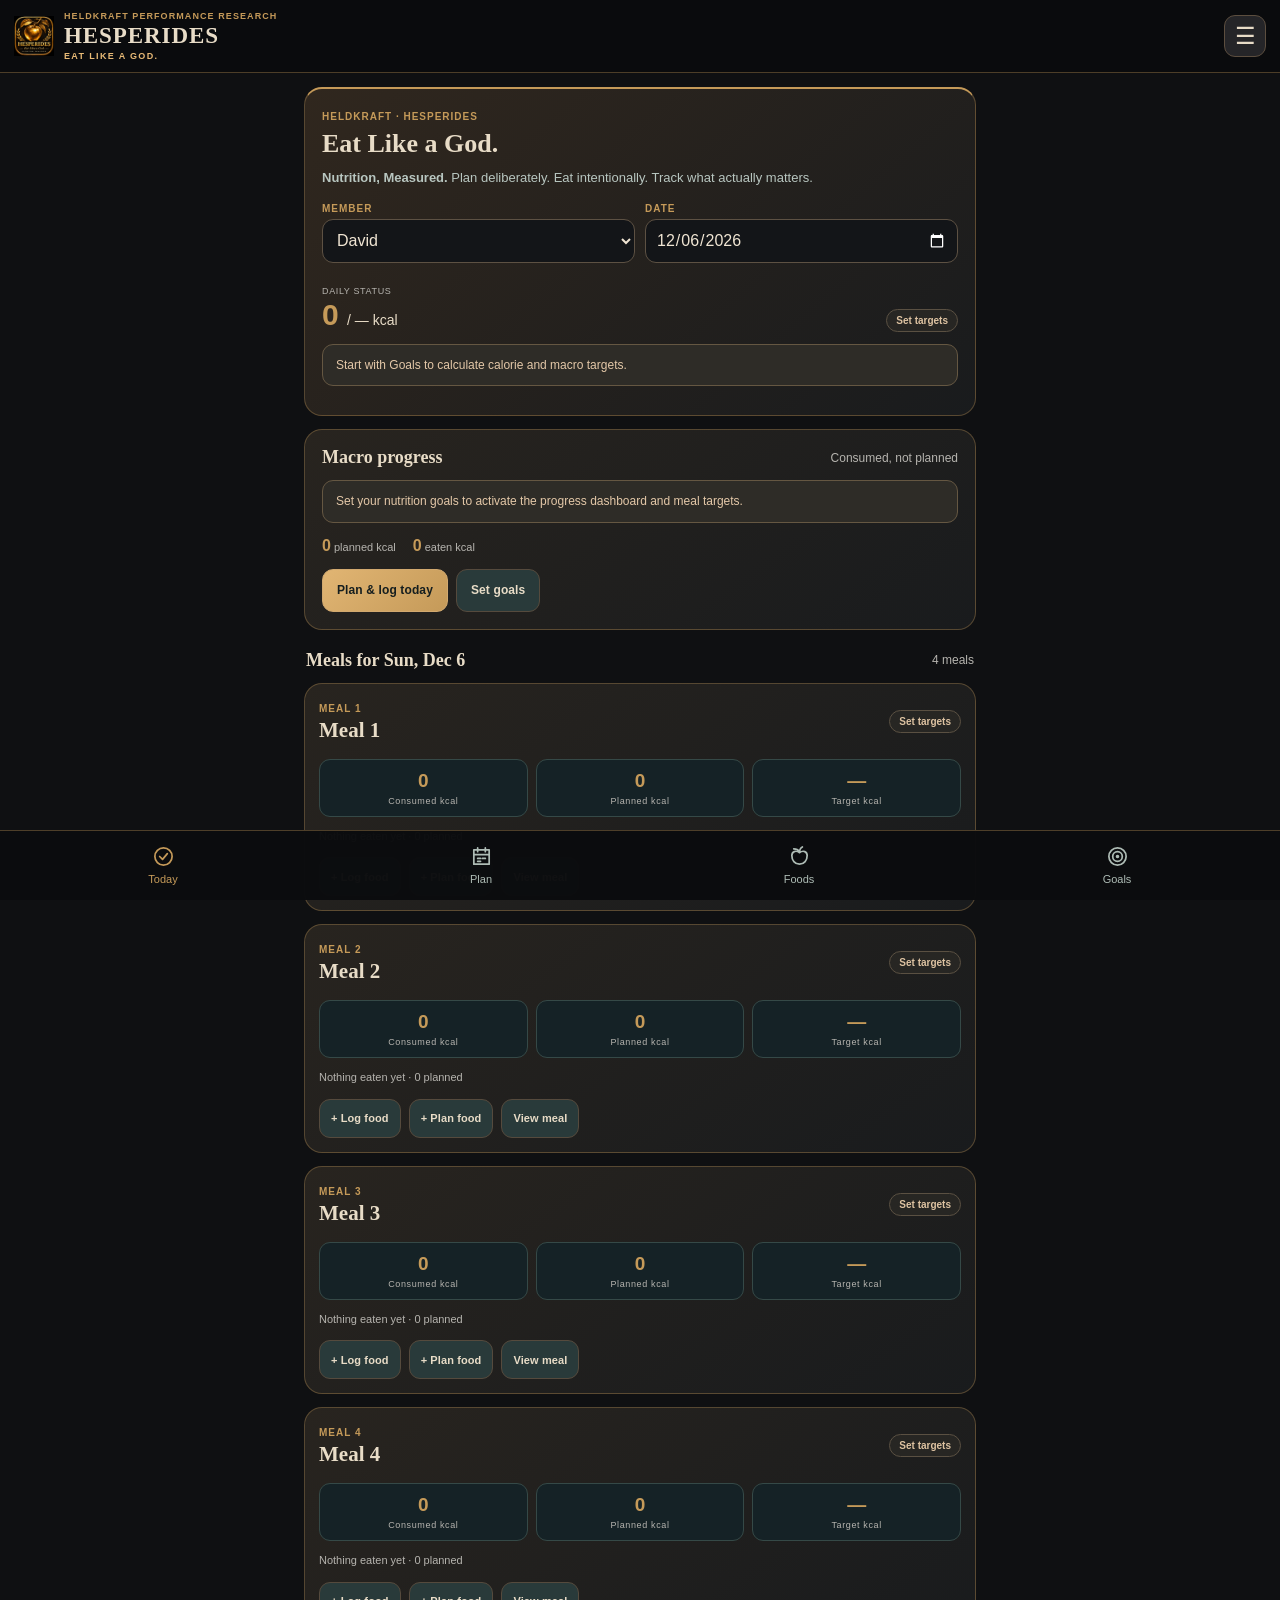
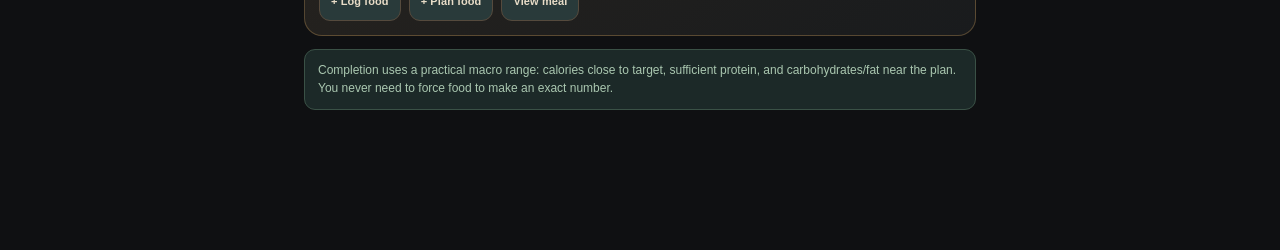
==== hesperides/index.html @ a7d09ca0 "Unify Atlas and Hesperides charcoal-gold theme and refresh icon references" ====
<!doctype html>
<html lang="en">
<head>
  <meta charset="utf-8">
  <meta name="viewport" content="width=device-width, initial-scale=1, viewport-fit=cover">
  <meta name="theme-color" content="#0F1012">
  <meta name="apple-mobile-web-app-capable" content="yes">
  <meta name="apple-mobile-web-app-status-bar-style" content="black-translucent">
  <meta name="apple-mobile-web-app-title" content="Hesperides">
  <meta name="description" content="Hesperides — Eat Like a God. Search foods directly in meals; plan, portion and log nutrition.">
  <link rel="manifest" href="./manifest.webmanifest?v=brand2">
  <link rel="icon" type="image/png" sizes="192x192" href="./icons/icon-192.png?v=icons2">
  <link rel="apple-touch-icon" sizes="180x180" href="./icons/apple-touch-icon.png?v=icons2">
  <link rel="stylesheet" href="./styles.css?v=brand2">
  <title>Hesperides · Eat Like a God.</title>
  <style id="heldkraft-launch-style">
  /* Heldkraft launch sequence — uses the approved local icon artwork, not a replacement image. */
  .hk-launch{position:fixed;inset:0;z-index:10000;min-height:100vh;min-height:100dvh;background:radial-gradient(ellipse 70% 44% at 50% 38%,rgba(197,154,89,.14),transparent 80%),#141E21;color:#E8DCC7;display:flex;align-items:center;justify-content:center;padding:calc(36px + env(safe-area-inset-top)) 18px calc(54px + env(safe-area-inset-bottom));text-align:center;isolation:isolate;opacity:1;visibility:visible;transition:opacity .45s ease,visibility .45s ease}
  .hk-launch--leaving{opacity:0;visibility:hidden;pointer-events:none}
  .hk-launch-inner{width:100%;max-width:560px;margin:auto;transform:translateY(-1vh)}
  .hk-launch-studio{font:800 10px/1.45 Inter,system-ui,sans-serif;letter-spacing:.25em;color:#D6AF74;margin-bottom:14px}
  .hk-launch-art{width:min(84vw,340px);height:min(67vw,260px);max-height:260px;overflow:hidden;margin:0 auto 8px;position:relative}
  .hk-launch-art img{display:block;width:100%;height:auto;mix-blend-mode:screen;filter:brightness(1.06) saturate(.94);clip-path:inset(0 0 38% 0);-webkit-mask-image:radial-gradient(ellipse 43% 38% at 50% 30%,#000 37%,rgba(0,0,0,.88) 60%,transparent 98%);mask-image:radial-gradient(ellipse 43% 38% at 50% 30%,#000 37%,rgba(0,0,0,.88) 60%,transparent 98%)}
  .hk-launch-title{font:700 clamp(31px, 8.7vw, 54px)/1.05 Georgia,'Times New Roman',serif;letter-spacing:.085em;margin:0 0 9px;color:#F0DCB7;text-shadow:0 0 27px rgba(210,157,83,.11)}
  .hk-launch-tagline{font:italic 24px/1.35 Georgia,'Times New Roman',serif;color:#E5B977;margin:0 0 17px}
  .hk-launch-subtitle{font:700 11px/1.5 Inter,system-ui,sans-serif;letter-spacing:.23em;text-transform:uppercase;color:#BFC4C4;margin:0}
  .hk-launch-skip{position:absolute;right:18px;bottom:calc(18px + env(safe-area-inset-bottom));border:1px solid rgba(232,220,199,.28);border-radius:24px;padding:8px 14px;font:600 12px Inter,system-ui,sans-serif;color:#D8C9AF;background:rgba(0,0,0,.14);cursor:pointer}
  .hk-launch-skip:focus-visible{outline:2px solid #E5B977;outline-offset:3px}
  @media(max-width:380px){.hk-launch-studio{font-size:8px;letter-spacing:.2em}.hk-launch-art{width:min(87vw,300px);height:min(68vw,242px)}.hk-launch-tagline{font-size:21px}.hk-launch-subtitle{font-size:10px}}
  @media(prefers-reduced-motion:reduce){.hk-launch{transition:none}}
  
  
  /* Borderless splash art revision: use the uploaded full-resolution Atlas / golden apple, not the framed Home Screen icon. */
  .hk-launch{background:#000}
  .hk-launch-inner{transform:translateY(-1vh)}
  .hk-launch-art{width:min(94vw,460px);height:min(56vh,475px);height:min(56dvh,475px);max-height:none;overflow:visible;margin:0 auto 12px}
  .hk-launch-art img{display:block;width:100%;height:100%;object-fit:contain;object-position:center center;clip-path:none;mix-blend-mode:normal;filter:none;-webkit-mask-image:none;mask-image:none}
  @media(max-height:700px){.hk-launch-art{height:min(49vh,365px);height:min(49dvh,365px)}.hk-launch-studio{margin-bottom:9px}}
  @media(max-height:600px){.hk-launch-art{height:min(42vh,310px);height:min(42dvh,310px)}}
  
  </style>
  <link rel="preload" href="./icons/hesperides-launch.webp?v=2" as="image" type="image/webp">
</head>
<body>
  <section class="hk-launch hk-launch--hesperides" id="hkLaunchSplash" role="status" aria-label="HESPERIDES launching">
    <div class="hk-launch-inner">
      <div class="hk-launch-studio">HELDKRAFT PERFORMANCE RESEARCH</div>
      <div class="hk-launch-art" aria-hidden="true"><img src="./icons/hesperides-launch.webp?v=2" alt="" width="512" height="512" fetchpriority="high"></div>
      <h2 class="hk-launch-title">HESPERIDES</h2>
      <p class="hk-launch-tagline">Eat Like a God.</p>
      <p class="hk-launch-subtitle">Nutrition, Measured.</p>
    </div>
    <button class="hk-launch-skip" type="button" id="hkLaunchSkip" aria-label="Skip launch screen">Skip</button>
  </section>
  <script>
  (function(){
    'use strict';
    const splash=document.getElementById('hkLaunchSplash');
    const skip=document.getElementById('hkLaunchSkip');
    if(!splash)return;
    let dismissed=false;
    let timer;
    function dismiss(){
      if(dismissed)return;
      dismissed=true;
      splash.classList.add('hk-launch--leaving');
      const reduce=window.matchMedia&&window.matchMedia('(prefers-reduced-motion: reduce)').matches;
      window.setTimeout(function(){splash.remove();},reduce?0:490);
    }
    if(skip)skip.addEventListener('click',function(){window.clearTimeout(timer);dismiss();},{once:true});
    timer=window.setTimeout(dismiss,2250);
  })();
  </script>

  <header class="app-header">
    <a class="brand" href="./" aria-label="Hesperides home">
      <img src="./icons/icon-192.png?v=icons2" width="40" height="40" alt="">
      <span><small>HELDKRAFT PERFORMANCE RESEARCH</small><strong>HESPERIDES</strong><em>EAT LIKE A GOD.</em></span>
    </a>
    <button id="menuBtn" class="icon-btn" aria-label="Open app menu">☰</button>
  </header>
  <main id="app" class="app-shell"></main>
  <nav class="bottom-nav" aria-label="Nutrition navigation">
    <button type="button" data-tab="today" class="nav-btn active" aria-current="page"><svg aria-hidden="true" viewBox="0 0 24 24"><circle cx="12" cy="12" r="9"/><path d="m8 12 3 3 5-6"/></svg><small>Today</small></button>
    <button type="button" data-tab="planner" class="nav-btn"><svg aria-hidden="true" viewBox="0 0 24 24"><path d="M4 5h16v15H4zM4 10h16M8 3v4M16 3v4M8 14h3m2 0h3M8 17h3"/></svg><small>Plan</small></button>
    <button type="button" data-tab="foods" class="nav-btn"><svg aria-hidden="true" viewBox="0 0 24 24"><path d="M12 20c-5 0-8-4-8-9 0-4 4-6 8-3 4-3 8-1 8 3 0 5-3 9-8 9ZM12 8c0-3 1-5 3-6M12 7c-2-3-4-3-6-3"/></svg><small>Foods</small></button>
    <button type="button" data-tab="goals" class="nav-btn"><svg aria-hidden="true" viewBox="0 0 24 24"><circle cx="12" cy="12" r="9"/><circle cx="12" cy="12" r="5"/><circle cx="12" cy="12" r="1"/></svg><small>Goals</small></button>
  </nav>
  <dialog id="menuDialog" class="app-dialog">
    <div class="menu-panel">
      <h3>HESPERIDES</h3>
      <button type="button" data-menu-view="history">📈 History & ATLAS import</button>
      <button type="button" data-menu-view="goals">🎯 Nutrition goals</button>
      <button type="button" data-menu-view="foods">🍎 Your food library</button>
      <a href="../?v=37">🏋️ Open ATLAS ↗</a>
      <button type="button" data-menu-close>Close</button>
    </div>
  </dialog>
  <dialog id="modal" class="app-dialog"></dialog>
  <input id="fileInput" type="file" accept=".json,application/json" hidden>
  <div id="toast" class="toast" role="status" aria-live="polite"></div>
  <script src="./core.js?v=1.2"></script>
  <script src="./portions.js?v=1.2"></script>
  <script src="./state.js?v=1.2"></script>
  <script src="./ui.js?v=1.2"></script>
  <script src="./picker-ui.js?v=1.2"></script>
  <script src="./food-db.js?v=1.2"></script>
  <script src="./app.js?v=1.2" defer></script>
</body>
</html>
---- hesperides/styles.css ----
:root{--bg:#141e21;--surface:#1c292b;--surface2:#263537;--gold:#c59a59;--pale:#e8dcc7;--muted:#aab7b3;--line:#53615f;--sage:#91b59a;--error:#ed988b;font-family:Inter,-apple-system,BlinkMacSystemFont,"Segoe UI",sans-serif;color:var(--pale);background:var(--bg)}
*{box-sizing:border-box}html,body{margin:0;padding:0;min-height:100%;background:var(--bg);color:var(--pale)}body{padding-bottom:calc(96px + env(safe-area-inset-bottom))}
a{color:inherit}button,input,select{font:inherit}button{cursor:pointer}button:disabled{opacity:.48;cursor:not-allowed}
button:focus-visible,input:focus-visible,select:focus-visible,a:focus-visible{outline:3px solid var(--gold);outline-offset:2px}
.app-header{position:sticky;top:0;z-index:20;background:rgba(14,21,23,.97);border-bottom:1px solid rgba(197,154,89,.25);backdrop-filter:blur(16px);display:flex;justify-content:space-between;align-items:center;padding:calc(11px + env(safe-area-inset-top)) 14px 11px}
.brand{text-decoration:none;display:flex;align-items:center;gap:10px}.brand span{display:flex;flex-direction:column;gap:2px}.brand small{font-size:9px;font-weight:800;color:var(--gold);letter-spacing:.12em}.brand strong{font-family:Georgia,serif;font-size:23px;letter-spacing:.04em}.brand em{font-size:9px;font-weight:700;letter-spacing:.18em;font-style:normal;color:var(--sage)}
.icon-btn{background:#253236;border:1px solid var(--line);border-radius:11px;color:var(--pale);height:42px;width:42px;font-size:23px}
.app-shell{width:min(100%,700px);margin:0 auto;padding:14px 14px 32px}
.hero,.panel,.meal-card{background:linear-gradient(145deg,#263639,#1a292c);border:1px solid rgba(197,154,89,.32);border-radius:18px;padding:17px;margin-bottom:13px}
.hero{background:linear-gradient(135deg,#2a393a,#172628);border-top:2px solid var(--gold)}
h2,h3{font-family:Georgia,serif;margin:5px 0 9px;font-weight:700}h2{font-size:26px}h3{font-size:18px}p{line-height:1.5}p.subtle,.subtle{color:var(--muted);font-size:12px}p.subtle{margin:7px 0}.eyebrow{font-size:10px;letter-spacing:.10em;text-transform:uppercase;font-weight:800;color:var(--gold)}
.hero>p{font-size:13px;color:#b8c6c0;margin:7px 0 15px}
.selection-bar{display:grid;grid-template-columns:1fr 1fr;gap:10px;margin:14px 0 10px}.selection-bar label,.control-line label{min-width:0;display:flex;flex-direction:column;gap:5px}.selection-bar .select{width:100%}
.select,.field input,.food-search{appearance:auto;background:#162328;border:1px solid var(--line);color:var(--pale);padding:10px;border-radius:11px;min-height:44px;width:100%;min-width:0}
input[type=date]{color-scheme:dark}select{color-scheme:dark}input[type=number]{font-variant-numeric:tabular-nums}
.day-intro{display:flex;justify-content:space-between;align-items:end;gap:12px;margin-top:17px}.day-intro small,.meal-summary small{font-size:9px;color:var(--muted);letter-spacing:.07em}.calories-display{font-size:30px;font-weight:900;color:var(--gold);font-variant-numeric:tabular-nums}.calories-display span{font-size:14px;color:var(--pale);font-weight:500}
.meta-line{font-size:11px;color:var(--muted);margin-top:9px}
.status{display:inline-flex;padding:5px 9px;border-radius:100px;border:1px solid #596862;background:#253334;color:#c8d1c6;font-size:10px;font-weight:800;white-space:nowrap}
.status.complete{background:#253d32;color:#adf0b9;border-color:#568262}.status.over{background:#4b312d;color:#ffd0b6;border-color:#996655}.status.pending{color:#dec3a2}
.macro-overview{display:grid;gap:15px}.macro-head{display:flex;justify-content:space-between;gap:10px;font-size:12px;margin-bottom:7px}.macro-head span{color:var(--muted);font-variant-numeric:tabular-nums}
.track{height:9px;background:#0f1719;border:1px solid #43544c;border-radius:12px;overflow:hidden}.track span{display:block;height:100%;background:linear-gradient(90deg,#8baa88,#d7b475);border-radius:12px}.track span.over{background:#d69c7a}
.totals-strip{display:flex;gap:17px;flex-wrap:wrap;margin:14px 0;color:var(--muted);font-size:11px}.totals-strip b{color:var(--gold);font-size:16px}
.section-header{display:flex;justify-content:space-between;align-items:center;gap:10px}.section-header h3{margin:0}.section-outside{margin:20px 2px 12px}
.btn{min-height:43px;border-radius:11px;background:linear-gradient(135deg,#e1b573,#c59a59);border:1px solid #d2a96f;color:#151e1f;padding:10px 14px;font-size:12px;font-weight:900;letter-spacing:.01em}.btn.outline{color:var(--pale);border:1px solid var(--line);background:#293a3a}.btn.small{font-size:11px;padding:8px 11px;min-height:39px}.btn.full{width:100%}
.action-row{display:flex;gap:8px;flex-wrap:wrap;align-items:center;margin-top:13px}
.meal-card{padding:14px}.meal-top{display:flex;justify-content:space-between;align-items:center;gap:10px}.meal-top h3{font-size:21px;margin:2px 0}
.meal-summary{display:grid;grid-template-columns:repeat(3,minmax(0,1fr));gap:8px;margin:14px 0 10px}.meal-summary>div{background:#152226;border:1px solid #354947;border-radius:11px;padding:10px 5px;display:flex;flex-direction:column;align-items:center;gap:4px;text-align:center}.meal-summary b{font-size:19px;color:var(--gold);font-variant-numeric:tabular-nums}
.meal-targets,.meal-preview{font-size:11px;color:var(--muted)}.meal-list-title{margin:17px 0 7px;font-size:10px;color:var(--gold);letter-spacing:.12em;font-weight:800}
.food-rows{display:flex;flex-direction:column;gap:4px}.food-row{display:flex;justify-content:space-between;align-items:center;gap:8px;background:#162428;border:1px solid #344543;border-radius:9px;padding:9px}.food-row>div:first-child{display:flex;flex-direction:column;gap:3px;min-width:0}.food-row strong{font-size:12px}.food-row small{font-size:10px;color:var(--muted)}.food-row-actions,.tile-actions{display:flex;gap:5px;flex-shrink:0}.tiny{background:#2d3d3c;border:1px solid #52615e;border-radius:8px;color:var(--pale);font-size:10px;font-weight:700;padding:8px;min-height:33px}.tiny.positive{color:#b4e3b9}.tiny.muted-button{color:#c9b5a1}.empty-line{font-size:11px;color:#8fa29f;font-style:italic;margin:8px 0}.meal-actions{display:flex;gap:8px;flex-wrap:wrap;margin-top:13px}
.notice{padding:11px 13px;border:1px solid #655742;border-radius:11px;background:#2e2c27;margin:12px 0;color:#e4c8a8;font-size:12px;line-height:1.55}.notice.gentle{background:#1c2928;border-color:#3a5146;color:#aac7b0}
.field{display:flex;flex-direction:column;gap:6px;margin:12px 0}.field label{color:var(--muted);font-size:11px;font-weight:750}
.triad{display:grid;grid-template-columns:repeat(3,minmax(0,1fr));gap:9px}.triad.two{grid-template-columns:repeat(2,minmax(0,1fr))}
.control-line{display:flex;justify-content:space-between;align-items:center;margin-top:13px;gap:10px}.control-line .select.compact{max-width:140px}
.template-picker{display:flex;flex-wrap:wrap;gap:8px;align-items:end;margin-top:17px}.template-picker .select{max-width:220px;flex:1}
.food-search{margin-bottom:12px}.food-library{display:grid;gap:8px}.food-tile,.history-row{background:#1e2b2d;border:1px solid #40514c;border-radius:12px;padding:13px;display:flex;align-items:center;justify-content:space-between;gap:9px}
.food-tile>div:first-child,.history-row>span:first-child{display:flex;flex-direction:column;gap:4px;min-width:0}.food-tile strong,.history-row strong{font-size:13px}.food-tile small,.history-row small{font-size:10px;color:var(--muted);line-height:1.5}
.food-tile[hidden]{display:none!important}.history-row{width:100%;color:var(--pale);text-align:left;margin-bottom:6px}.history-row.legacy{background:#162327}
.goal-calories{font-size:34px;color:var(--gold);font-weight:900;margin:10px 0}.goal-calories small{font-size:13px;color:var(--muted);font-weight:400}.fineprint p{font-size:12px;color:var(--muted)}
.bottom-nav{position:fixed;bottom:0;left:0;right:0;display:grid;grid-template-columns:repeat(4,minmax(0,1fr));background:#111b1c;border-top:1px solid rgba(197,154,89,.4);padding:8px 4px calc(9px + env(safe-area-inset-bottom));z-index:30}.nav-btn{border:0;background:transparent;color:#aebcb5;display:flex;flex-direction:column;gap:5px;align-items:center;justify-content:center;padding:6px 2px;min-height:49px}.nav-btn.active{color:var(--gold)}.nav-btn svg{width:23px;height:23px;stroke:currentColor;stroke-width:1.8;stroke-linecap:round;stroke-linejoin:round;fill:none}.nav-btn small{font-size:11px}
.app-dialog{border:1px solid #718278;color:var(--pale);background:#1c292b;max-width:min(440px,94vw);width:94%;border-radius:18px;padding:15px}.app-dialog::backdrop{background:rgba(4,9,10,.78)}.app-dialog[open]{max-height:85vh;overflow-y:auto}
.menu-panel{display:flex;flex-direction:column;gap:9px}.menu-panel>button,.menu-panel>a{color:var(--pale);background:#283b3a;border:1px solid #4e6660;text-align:left;min-height:43px;border-radius:10px;padding:11px;text-decoration:none;font-size:13px}.menu-panel h3{color:var(--gold)}
.modal-head{display:flex;justify-content:space-between;align-items:center}.modal-head h3{margin:0}.close-button{border:0;background:none;color:var(--gold);font-size:28px}.modal-card{padding:3px}
.toast{position:fixed;bottom:calc(90px + env(safe-area-inset-bottom));left:50%;transform:translate(-50%,14px);opacity:0;transition:.2s;pointer-events:none;z-index:60;background:#b9945c;color:#111b1c;border-radius:12px;padding:10px 15px;font-size:12px;font-weight:800;max-width:92vw;text-align:center}.toast.visible{opacity:1;transform:translate(-50%,0)}
@media(max-width:375px){.brand strong{font-size:20px}.brand small{font-size:8px}.selection-bar{gap:7px}.meal-summary b{font-size:17px}.triad{gap:6px}.meal-card{padding:12px}.app-shell{padding:12px 10px 28px}.status{font-size:9px}.btn{padding:9px 10px}}

/* HESPERIDES v1.1 — gold-app tagline and USDA food lookup preview */
.brand em{color:#E7BB79;letter-spacing:.15em}
.usda-panel{border-top:2px solid #C59A59}
.usda-form{display:flex;gap:9px;align-items:end;flex-wrap:wrap;margin:13px 0}
.usda-form .field{flex:1;min-width:190px;margin:0}
.usda-form .field>span{font-size:11px;color:#AAB7B3;font-weight:750}
.usda-form .field input{width:100%;color:#E8DCC7;background:#162328;border:1px solid #53615F;padding:10px;border-radius:11px;min-height:44px}
.usda-form .btn{min-height:44px}
.usda-results{display:grid;gap:8px;max-height:380px;overflow-y:auto;margin:12px 0}
.usda-count{font-size:11px;color:#B6C5B9}
.usda-item{border:1px solid #455750;background:#172426;border-radius:11px;padding:10px;display:flex;flex-wrap:wrap;gap:10px;align-items:center;justify-content:space-between}
.usda-item>div:first-child{display:flex;flex-direction:column;gap:5px;min-width:0;flex:1}
.usda-item strong{font-size:12px;line-height:1.35}
.usda-item small{font-size:10px;color:#AAB7B3;line-height:1.4}
.usda-actions{display:flex;flex-direction:column;gap:6px;align-items:center}
.usda-source{font-size:10px;color:#E4BD82;text-decoration:underline}
@media(max-width:400px){.usda-form .field{min-width:100%}.usda-form .btn{width:100%}.usda-item{align-items:stretch}.usda-actions{align-items:stretch}.usda-source{text-align:center}}

/* HESPERIDES v1.2 — direct meal-food picker */
#modal.app-dialog{max-width:min(490px,96vw);max-height:88vh;overflow-y:auto;overscroll-behavior:contain}
.picker-tabs{display:flex;gap:6px;overflow-x:auto;overscroll-behavior-x:contain;padding:12px 0 15px;scrollbar-width:thin}
.picker-tab{white-space:nowrap;background:#15282b;color:#C6D5CF;border:1px solid #4a615b;border-radius:999px;padding:9px 11px;min-height:39px;font-size:11px;font-weight:750}
.picker-tab.active{color:#181d1d;background:linear-gradient(130deg,#e3ba78,#c59a59);border-color:#dfb876}
.picker-search-line{display:flex;gap:7px;margin:1px 0 12px}
.picker-search-line input{background:#152428;border:1px solid #586b64;border-radius:10px;color:#E8DCC7;min-width:0;flex:1;padding:9px;font-size:14px}
.picker-results{display:flex;flex-direction:column;max-height:40vh;overflow-y:auto;gap:7px;margin:8px 0 15px}
.picker-local-row{display:flex;gap:6px;align-items:stretch}
.picker-result{display:flex;align-items:center;justify-content:space-between;gap:7px;width:100%;text-align:left;min-height:63px;background:#1b302f;border:1px solid #48625a;border-radius:10px;padding:10px;color:#E8DCC7;flex:1}
.picker-result strong{display:block;font-size:12px;line-height:1.35;margin-bottom:4px}
.picker-result small{display:block;font-size:10px;color:#B1C2BB;line-height:1.45}
.picker-result:hover,.picker-result:focus-visible{border-color:#E3B976}
.picker-arrow{font-size:23px;color:#e0b577}
.picker-star{font-size:20px;color:#E3B976;background:#182726;border:1px solid #48625a;border-radius:11px;min-width:44px;padding:4px}
.picker-selected{display:flex;flex-direction:column;gap:5px;margin:13px 0;background:#152729;border:1px solid #596b62;border-radius:11px;padding:13px}
.picker-selected strong{font-size:14px}.picker-selected small{font-size:11px;color:#b8c6be}
.picker-serving-grid{display:grid;grid-template-columns:minmax(0,1.3fr) minmax(0,.7fr);gap:9px;margin-top:14px}
.picker-serving-grid .field{margin:0;min-width:0}.picker-serving-grid .select{max-width:100%;font-size:12px}
.picker-serving-grid input{min-width:0}
.picker-preview{margin:14px 0 11px;padding:13px;border:1px solid #82653a;border-radius:12px;background:linear-gradient(135deg,#273433,#162427)}
.picker-preview-calories{font-weight:900;font-size:27px;color:#e5bd80}.picker-preview-calories small{font-size:13px;color:#b8c6be}
.picker-preview-macros{display:flex;gap:12px;flex-wrap:wrap;margin:7px 0;font-size:11px;color:#b8c6be}.picker-preview-macros b{color:#e5bd80}
.picker-preview>small{color:#b8c6be;font-size:10px}
@media(max-width:380px){.picker-serving-grid{grid-template-columns:minmax(0,1fr)}.picker-result{padding:9px}.picker-tab{font-size:10px;padding:9px}}


/* HELDKRAFT gilded identity v2: shared charcoal and antique-gold palette. */
:root{--bg:#0F1012;--surface:#1B1D20;--surface2:#252628;--gold:#C59A59;--pale:#E8DCC7;--muted:#B6B4AF;--line:#554A3D;--sage:#91B59A;color-scheme:dark}
html,body{background:var(--bg);color:var(--pale)}
.app-header{background:rgba(11,12,14,.98);border-bottom-color:rgba(197,154,89,.36)}
.bottom-nav{background:rgba(12,13,15,.98);border-top-color:rgba(197,154,89,.36)}
.hero,.panel,.meal-card{background:linear-gradient(145deg,#28241F,#191B1D);border-color:rgba(197,154,89,.34)}
.hero{background:linear-gradient(140deg,#30271E,#191B1D);border-top-color:var(--gold)}
.icon-btn{background:#252528;border-color:#5C4E3F}
.select,.field input,.food-search,.usda-form .field input,.picker-search-line input,.picker-serving-grid input{background:#131518;color:#F0E5D3;border-color:#5D5143}
.food-tile,.history-row,.picker-result,.picker-selected,.usda-item{background:#1C1E20;border-color:#544A3D}
.history-row.legacy,.picker-search-line input{background:#141618}
.picker-tabs .picker-tab,.picker-tab{background:#202123;border-color:#615142;color:#E8DCC7}
.picker-tab.active{background:linear-gradient(125deg,#E8BA76,#C59A59);color:#171719;border-color:#E8BA76}
.picker-preview,.picker-selected{background:linear-gradient(140deg,#29231D,#181A1C);border-color:#6F593B}
.picker-result:hover,.picker-result:focus-visible{border-color:#E8BA76}
.app-dialog{background:#1B1D20;border-color:#665540}
.menu-panel>button,.menu-panel>a{background:#252526;border-color:#605345}
.track{background:#131518;border-color:#524A3E}
.status{background:#272623;border-color:#5A5042;color:#DFD4C2}
.brand em{color:#E8BA76}
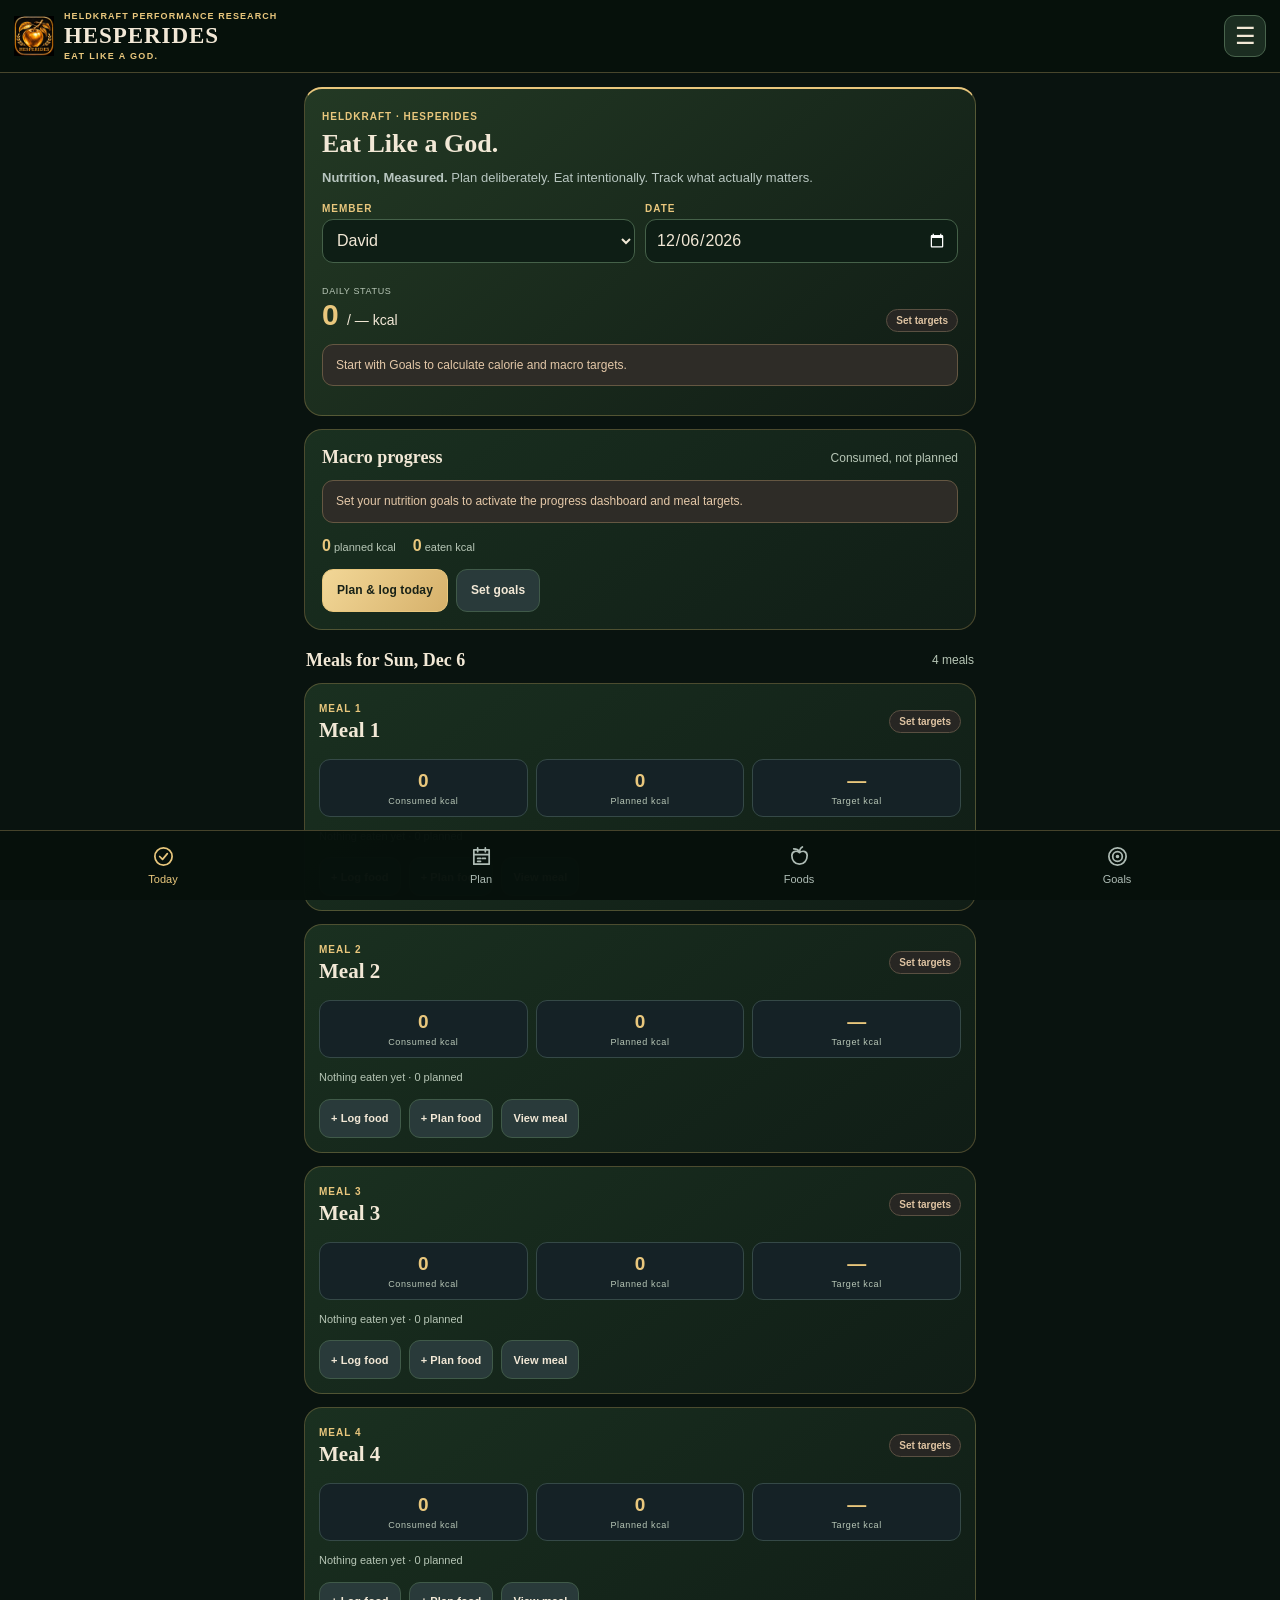
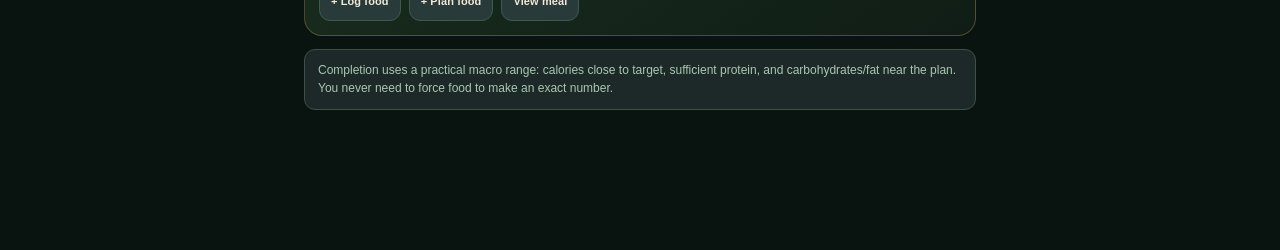
==== commit 5684ebf8: "Stage cohesive Atlas/Hesperides palettes, launch styling, and reproducible title-only icons" ====
--- a/hesperides/index.html
+++ b/hesperides/index.html
@@ -3,15 +3,15 @@
 <head>
   <meta charset="utf-8">
   <meta name="viewport" content="width=device-width, initial-scale=1, viewport-fit=cover">
-  <meta name="theme-color" content="#0F1012">
+  <meta name="theme-color" content="#09130F">
   <meta name="apple-mobile-web-app-capable" content="yes">
   <meta name="apple-mobile-web-app-status-bar-style" content="black-translucent">
   <meta name="apple-mobile-web-app-title" content="Hesperides">
   <meta name="description" content="Hesperides — Eat Like a God. Search foods directly in meals; plan, portion and log nutrition.">
-  <link rel="manifest" href="./manifest.webmanifest?v=brand2">
-  <link rel="icon" type="image/png" sizes="192x192" href="./icons/icon-192.png?v=icons2">
-  <link rel="apple-touch-icon" sizes="180x180" href="./icons/apple-touch-icon.png?v=icons2">
-  <link rel="stylesheet" href="./styles.css?v=brand2">
+  <link rel="manifest" href="./manifest.webmanifest?v=identity3">
+  <link rel="icon" type="image/png" sizes="192x192" href="./icons/icon-192.png?v=icons3">
+  <link rel="apple-touch-icon" sizes="180x180" href="./icons/apple-touch-icon.png?v=icons3">
+  <link rel="stylesheet" href="./styles.css?v=identity3">
   <title>Hesperides · Eat Like a God.</title>
   <style id="heldkraft-launch-style">
   /* Heldkraft launch sequence — uses the approved local icon artwork, not a replacement image. */
@@ -38,6 +38,15 @@
   @media(max-height:700px){.hk-launch-art{height:min(49vh,365px);height:min(49dvh,365px)}.hk-launch-studio{margin-bottom:9px}}
   @media(max-height:600px){.hk-launch-art{height:min(42vh,310px);height:min(42dvh,310px)}}
   
+  
+  /* Coordinated launch treatment: retain approved borderless golden apple. */
+  .hk-launch{background:radial-gradient(ellipse 58% 41% at 50% 37%,rgba(17,51,28,.35),transparent 87%),#000}
+  .hk-launch-art img{mix-blend-mode:screen}
+  .hk-launch-title{color:#F5E6C4}
+  .hk-launch-studio,.hk-launch-tagline{color:#E9C77D}
+  .hk-launch-subtitle{color:#BFCCB8}
+  .hk-launch-skip:focus-visible{outline-color:#E9C77D}
+
   </style>
   <link rel="preload" href="./icons/hesperides-launch.webp?v=2" as="image" type="image/webp">
 </head>
@@ -74,7 +83,7 @@
 
   <header class="app-header">
     <a class="brand" href="./" aria-label="Hesperides home">
-      <img src="./icons/icon-192.png?v=icons2" width="40" height="40" alt="">
+      <img src="./icons/icon-192.png?v=icons3" width="40" height="40" alt="">
       <span><small>HELDKRAFT PERFORMANCE RESEARCH</small><strong>HESPERIDES</strong><em>EAT LIKE A GOD.</em></span>
     </a>
     <button id="menuBtn" class="icon-btn" aria-label="Open app menu">☰</button>
--- a/hesperides/styles.css
+++ b/hesperides/styles.css
@@ -108,3 +108,30 @@
 .track{background:#131518;border-color:#524A3E}
 .status{background:#272623;border-color:#5A5042;color:#DFD4C2}
 .brand em{color:#E8BA76}
+
+
+/* Heldkraft identity study — Hesperides: deep garden green, champagne gold. */
+:root{
+  --bg:#09130F;--surface:#14241A;--surface2:#1C3023;
+  --gold:#E9C77D;--pale:#F2E8D6;--muted:#B7C6B6;
+  --line:#405A49;--sage:#A1C393;
+}
+html,body{background:var(--bg);color:var(--pale)}
+.app-header{background:rgba(7,18,12,.97);border-bottom-color:rgba(233,199,125,.29)}
+.bottom-nav{background:rgba(7,17,12,.98);border-top-color:rgba(233,199,125,.28)}
+.hero,.panel,.meal-card{background:linear-gradient(145deg,#1A3020,#101D16);border-color:rgba(192,158,91,.33)}
+.hero{background:linear-gradient(140deg,#233924,#101C15);border-top-color:var(--gold)}
+.icon-btn{background:#1B2D21;border-color:#49644D}
+.select,.field input,.food-search,.usda-form .field input,.picker-search-line input,.picker-serving-grid input{
+  background:#0E1E15;color:#F2E8D6;border-color:#456149
+}
+.food-tile,.history-row,.picker-result,.picker-selected,.usda-item{background:#15251B;border-color:#415B45}
+.history-row.legacy{background:#102017}
+.picker-tab,.picker-tabs .picker-tab{background:#1B3022;border-color:#4E6750;color:#E4E9D8}
+.picker-tab.active,.btn{background:linear-gradient(125deg,#F2D797,#D6B16B);color:#172117;border-color:#E9C77D}
+.picker-preview,.picker-selected{background:linear-gradient(140deg,#203625,#102016);border-color:#6A7652}
+.picker-result:hover,.picker-result:focus-visible{border-color:#E9C77D}
+.app-dialog{background:#14241A;border-color:#557050}
+.menu-panel>button,.menu-panel>a{background:#1D3021;border-color:#496249}
+.track{background:#102016;border-color:#436047}
+.brand em,.calories-display,.meal-summary b,.goal-calories{color:#E9C77D}
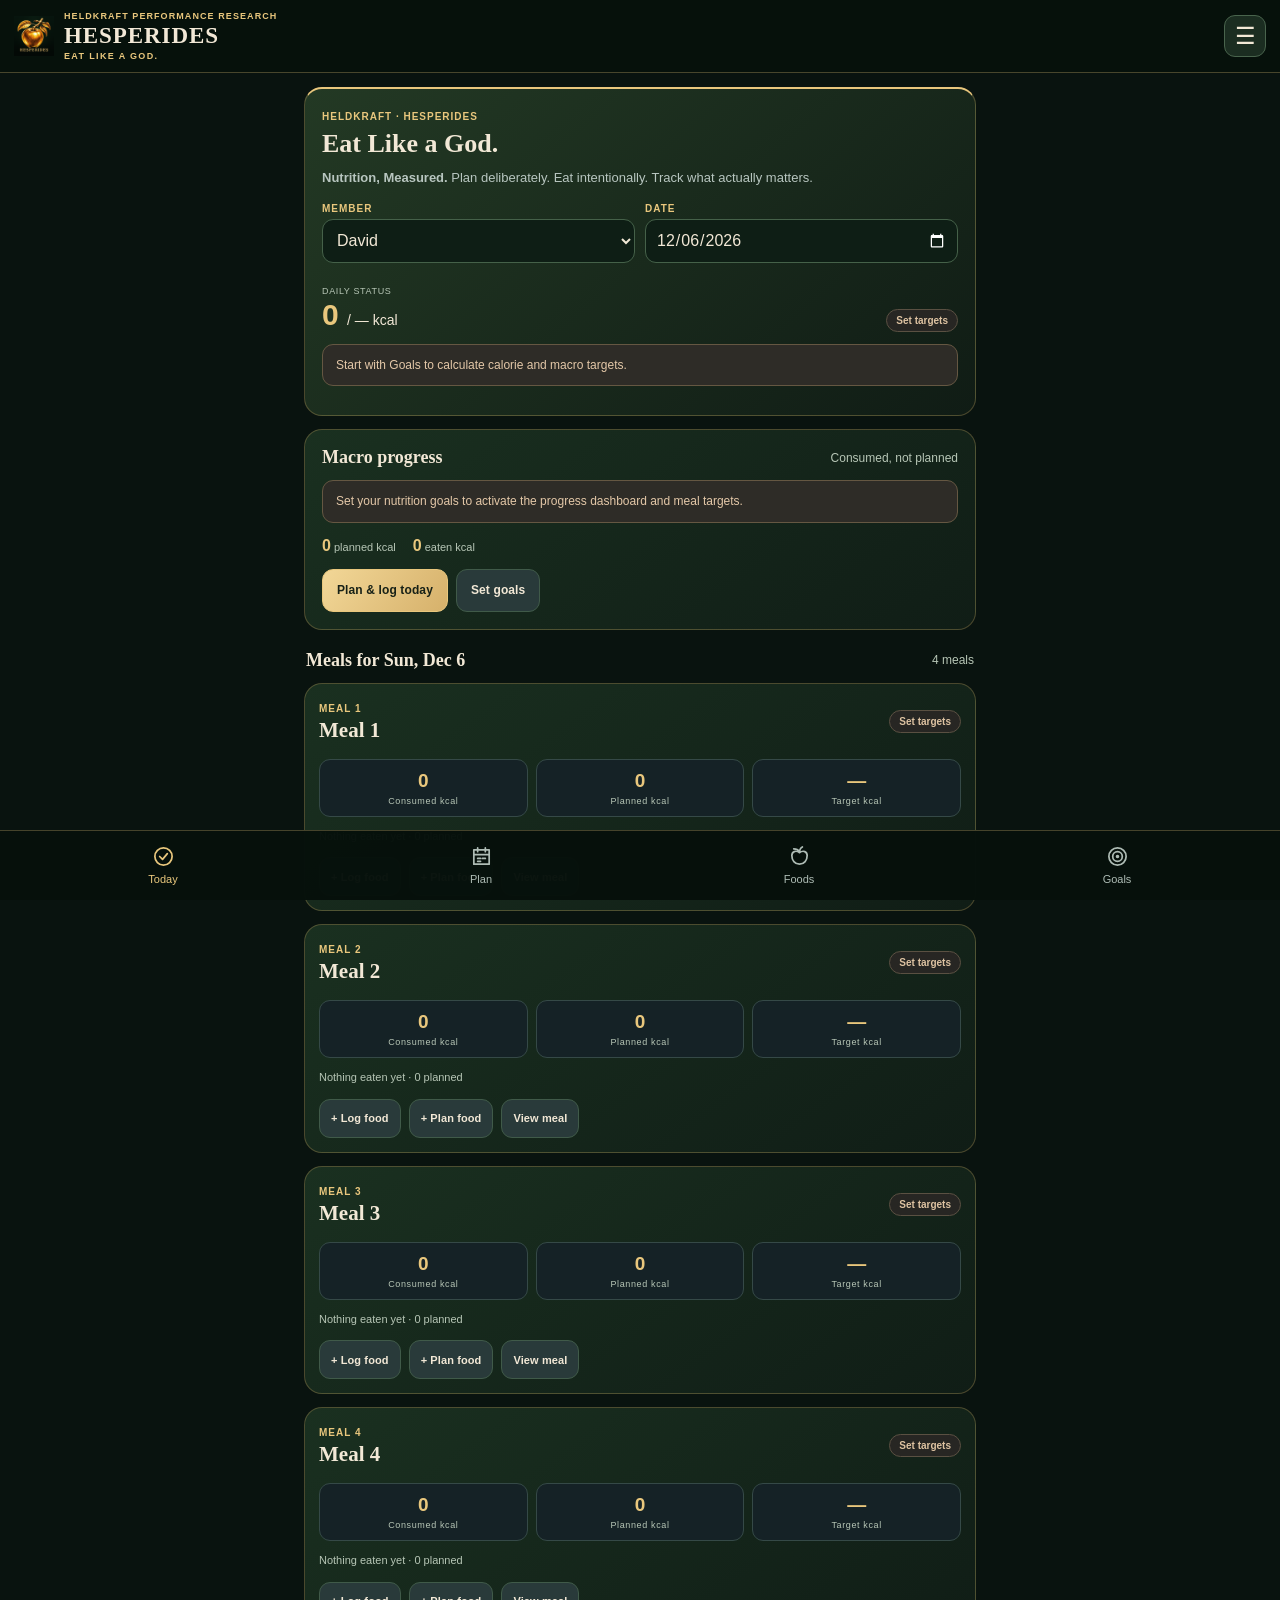
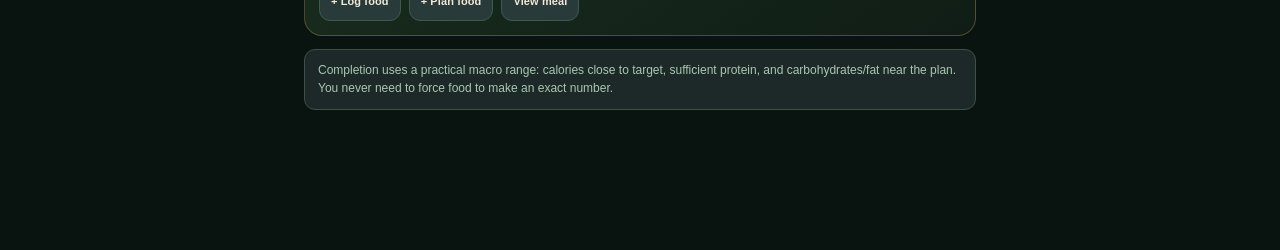
==== commit 4b27bc98: "Stage matched navy and forest-green splash gradients without changing approved art" ====
--- a/hesperides/index.html
+++ b/hesperides/index.html
@@ -31,7 +31,7 @@
   
   
   /* Borderless splash art revision: use the uploaded full-resolution Atlas / golden apple, not the framed Home Screen icon. */
-  .hk-launch{background:#000}
+  .hk-launch{background:#09130F}
   .hk-launch-inner{transform:translateY(-1vh)}
   .hk-launch-art{width:min(94vw,460px);height:min(56vh,475px);height:min(56dvh,475px);max-height:none;overflow:visible;margin:0 auto 12px}
   .hk-launch-art img{display:block;width:100%;height:100%;object-fit:contain;object-position:center center;clip-path:none;mix-blend-mode:normal;filter:none;-webkit-mask-image:none;mask-image:none}
@@ -46,6 +46,18 @@
   .hk-launch-studio,.hk-launch-tagline{color:#E9C77D}
   .hk-launch-subtitle{color:#BFCCB8}
   .hk-launch-skip:focus-visible{outline-color:#E9C77D}
+
+  /* Cohesive launch refinement: match Hesperides app surfaces, with a faint garden-green light. */
+  .hk-launch{
+    background:
+      radial-gradient(ellipse 67% 48% at 50% 40%,rgba(85,126,90,.24) 0%,rgba(29,68,45,.13) 43%,rgba(9,19,15,0) 78%),
+      linear-gradient(180deg,#09130F 0%,#102218 48%,#09130F 100%);
+    color:#F2E8D6;
+  }
+  .hk-launch-art img{mix-blend-mode:screen;filter:saturate(.96) brightness(1.02)}
+  .hk-launch-title{color:#F5E6C4;text-shadow:0 0 24px rgba(233,199,125,.12)}
+  .hk-launch-studio,.hk-launch-tagline{color:#E9C77D}
+  .hk-launch-subtitle{color:#BFCCB8}
 
   </style>
   <link rel="preload" href="./icons/hesperides-launch.webp?v=2" as="image" type="image/webp">
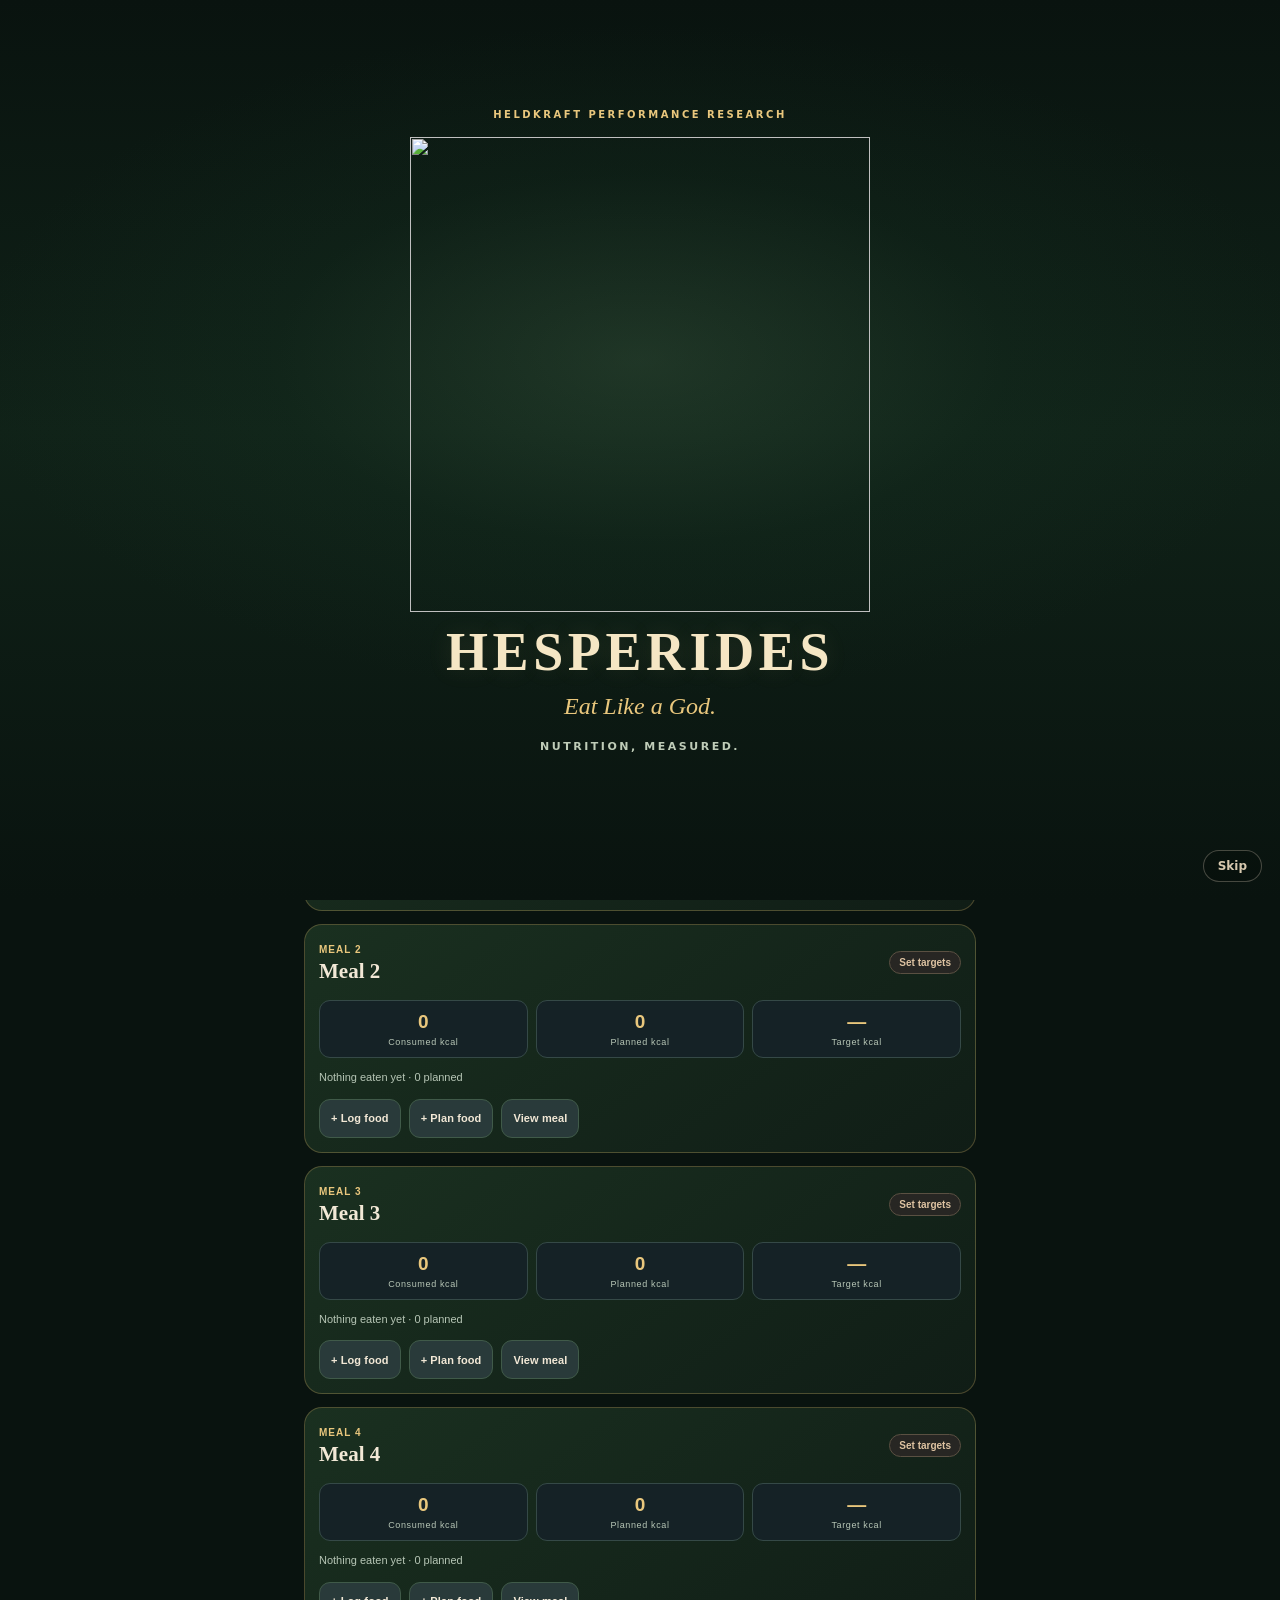
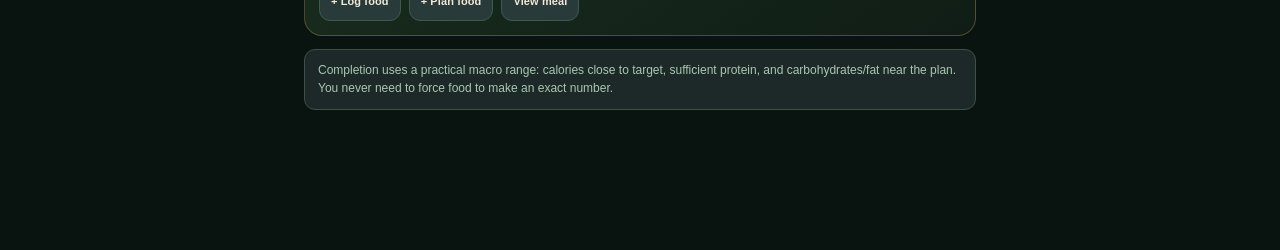
==== commit 04ba4186: "Fix black splash rectangles with true transparent Atlas and Hesperides cutout assets" ====
--- a/hesperides/index.html
+++ b/hesperides/index.html
@@ -54,19 +54,19 @@
       linear-gradient(180deg,#09130F 0%,#102218 48%,#09130F 100%);
     color:#F2E8D6;
   }
-  .hk-launch-art img{mix-blend-mode:screen;filter:saturate(.96) brightness(1.02)}
+  .hk-launch-art img{mix-blend-mode:normal;filter:none}
   .hk-launch-title{color:#F5E6C4;text-shadow:0 0 24px rgba(233,199,125,.12)}
   .hk-launch-studio,.hk-launch-tagline{color:#E9C77D}
   .hk-launch-subtitle{color:#BFCCB8}
 
   </style>
-  <link rel="preload" href="./icons/hesperides-launch.webp?v=2" as="image" type="image/webp">
+  <link rel="preload" href="./icons/hesperides-launch-cutout.png?v=alpha1" as="image" type="image/png">
 </head>
 <body>
   <section class="hk-launch hk-launch--hesperides" id="hkLaunchSplash" role="status" aria-label="HESPERIDES launching">
     <div class="hk-launch-inner">
       <div class="hk-launch-studio">HELDKRAFT PERFORMANCE RESEARCH</div>
-      <div class="hk-launch-art" aria-hidden="true"><img src="./icons/hesperides-launch.webp?v=2" alt="" width="512" height="512" fetchpriority="high"></div>
+      <div class="hk-launch-art" aria-hidden="true"><img src="./icons/hesperides-launch-cutout.png?v=alpha1" alt="" fetchpriority="high"></div>
       <h2 class="hk-launch-title">HESPERIDES</h2>
       <p class="hk-launch-tagline">Eat Like a God.</p>
       <p class="hk-launch-subtitle">Nutrition, Measured.</p>
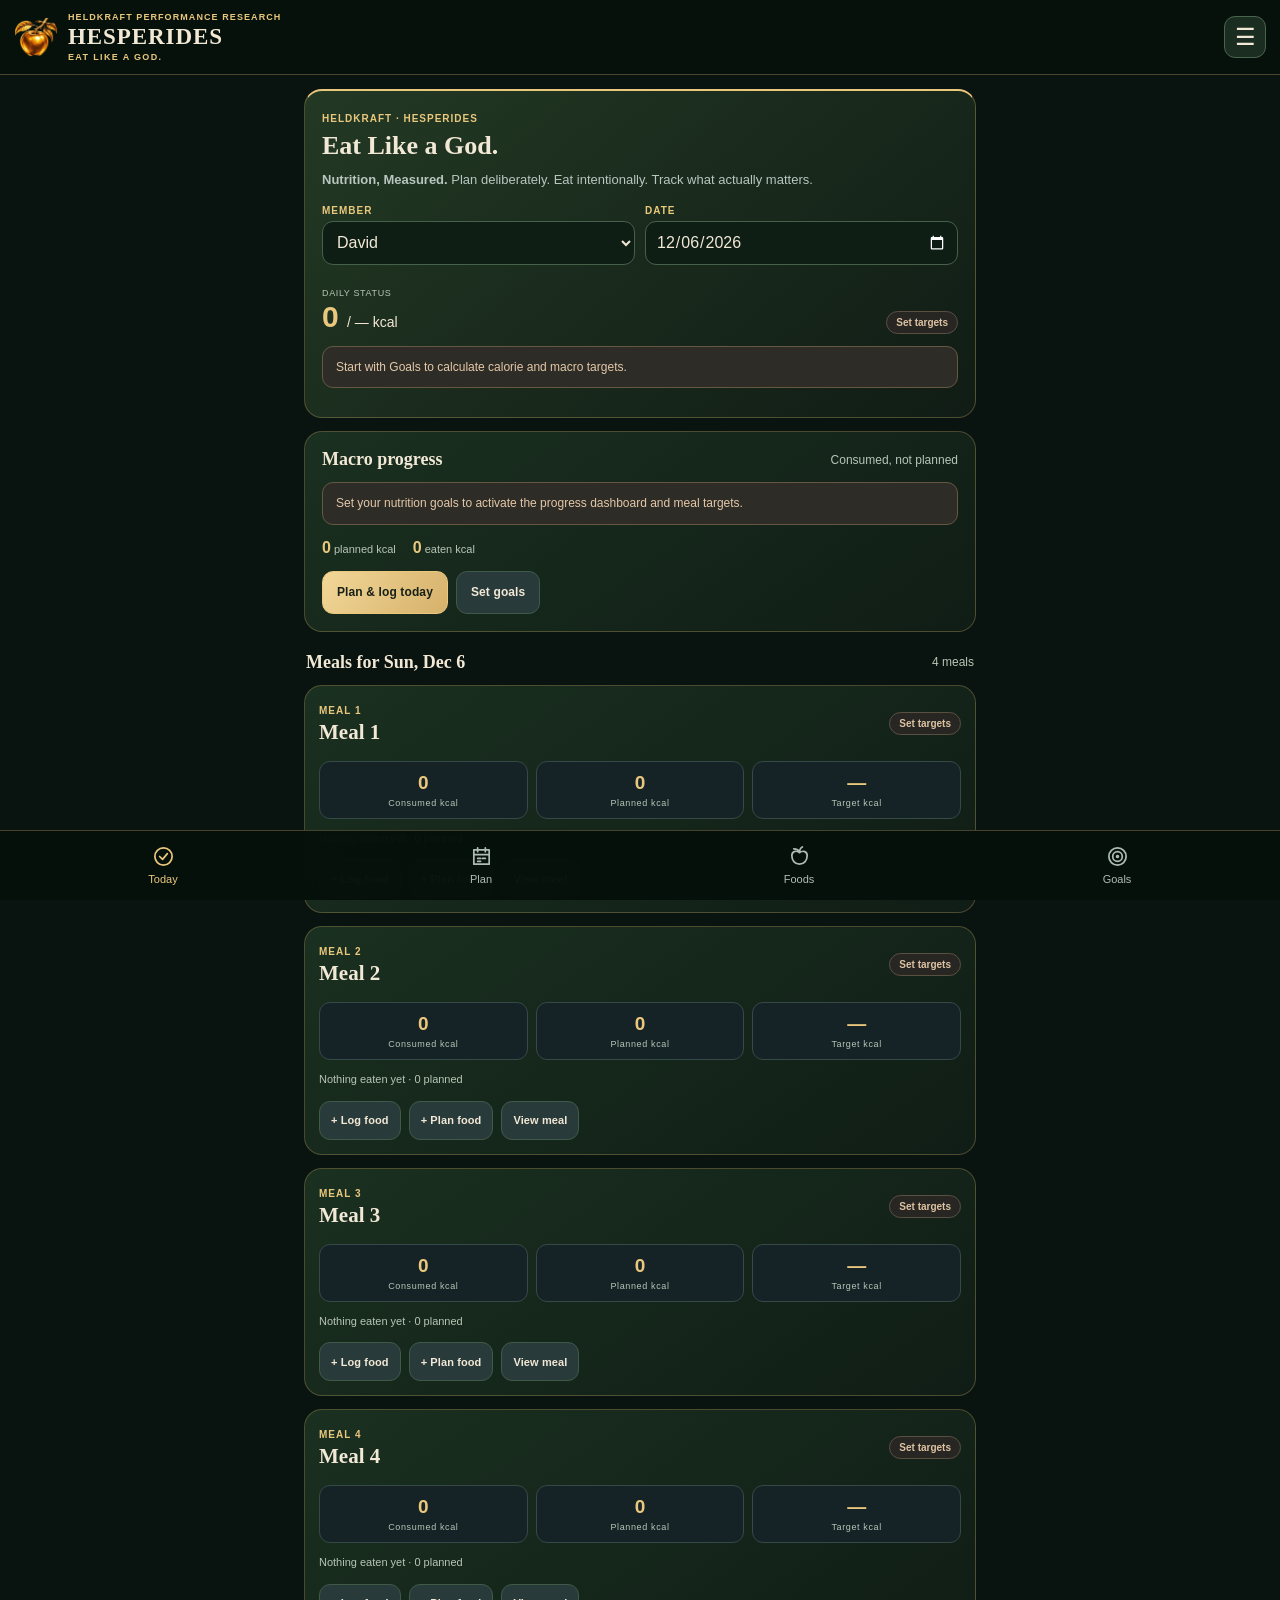
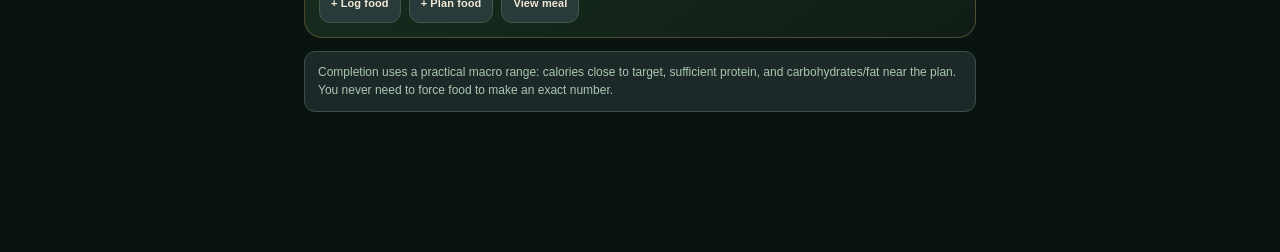
==== commit 62d1c988: "Add matching transparent in-app emblems to Atlas and Hesperides" ====
--- a/hesperides/index.html
+++ b/hesperides/index.html
@@ -11,7 +11,7 @@
   <link rel="manifest" href="./manifest.webmanifest?v=identity3">
   <link rel="icon" type="image/png" sizes="192x192" href="./icons/icon-192.png?v=icons3">
   <link rel="apple-touch-icon" sizes="180x180" href="./icons/apple-touch-icon.png?v=icons3">
-  <link rel="stylesheet" href="./styles.css?v=identity3">
+  <link rel="stylesheet" href="./styles.css?v=identity4">
   <title>Hesperides · Eat Like a God.</title>
   <style id="heldkraft-launch-style">
   /* Heldkraft launch sequence — uses the approved local icon artwork, not a replacement image. */
@@ -95,7 +95,7 @@
 
   <header class="app-header">
     <a class="brand" href="./" aria-label="Hesperides home">
-      <img src="./icons/icon-192.png?v=icons3" width="40" height="40" alt="">
+      <img class="hesperides-header-emblem" src="./icons/hesperides-launch-cutout.png?v=alpha1" width="44" height="52" alt="" aria-hidden="true">
       <span><small>HELDKRAFT PERFORMANCE RESEARCH</small><strong>HESPERIDES</strong><em>EAT LIKE A GOD.</em></span>
     </a>
     <button id="menuBtn" class="icon-btn" aria-label="Open app menu">☰</button>
--- a/hesperides/styles.css
+++ b/hesperides/styles.css
@@ -135,3 +135,15 @@
 .menu-panel>button,.menu-panel>a{background:#1D3021;border-color:#496249}
 .track{background:#102016;border-color:#436047}
 .brand em,.calories-display,.meal-summary b,.goal-calories{color:#E9C77D}
+
+
+/* Transparent Hesperides header emblem: approved alpha art without square background. */
+.brand{min-width:0;flex:1}
+.brand span{min-width:0}
+.brand .hesperides-header-emblem{display:block;width:44px;height:52px;flex:0 0 44px;object-fit:contain;background:transparent;border:0;border-radius:0}
+.app-header > #menuBtn{flex:0 0 42px;margin-left:8px}
+@media(max-width:390px){
+  .brand{gap:8px}
+  .brand .hesperides-header-emblem{width:38px;height:46px;flex-basis:38px}
+  .app-header > #menuBtn{margin-left:6px}
+}
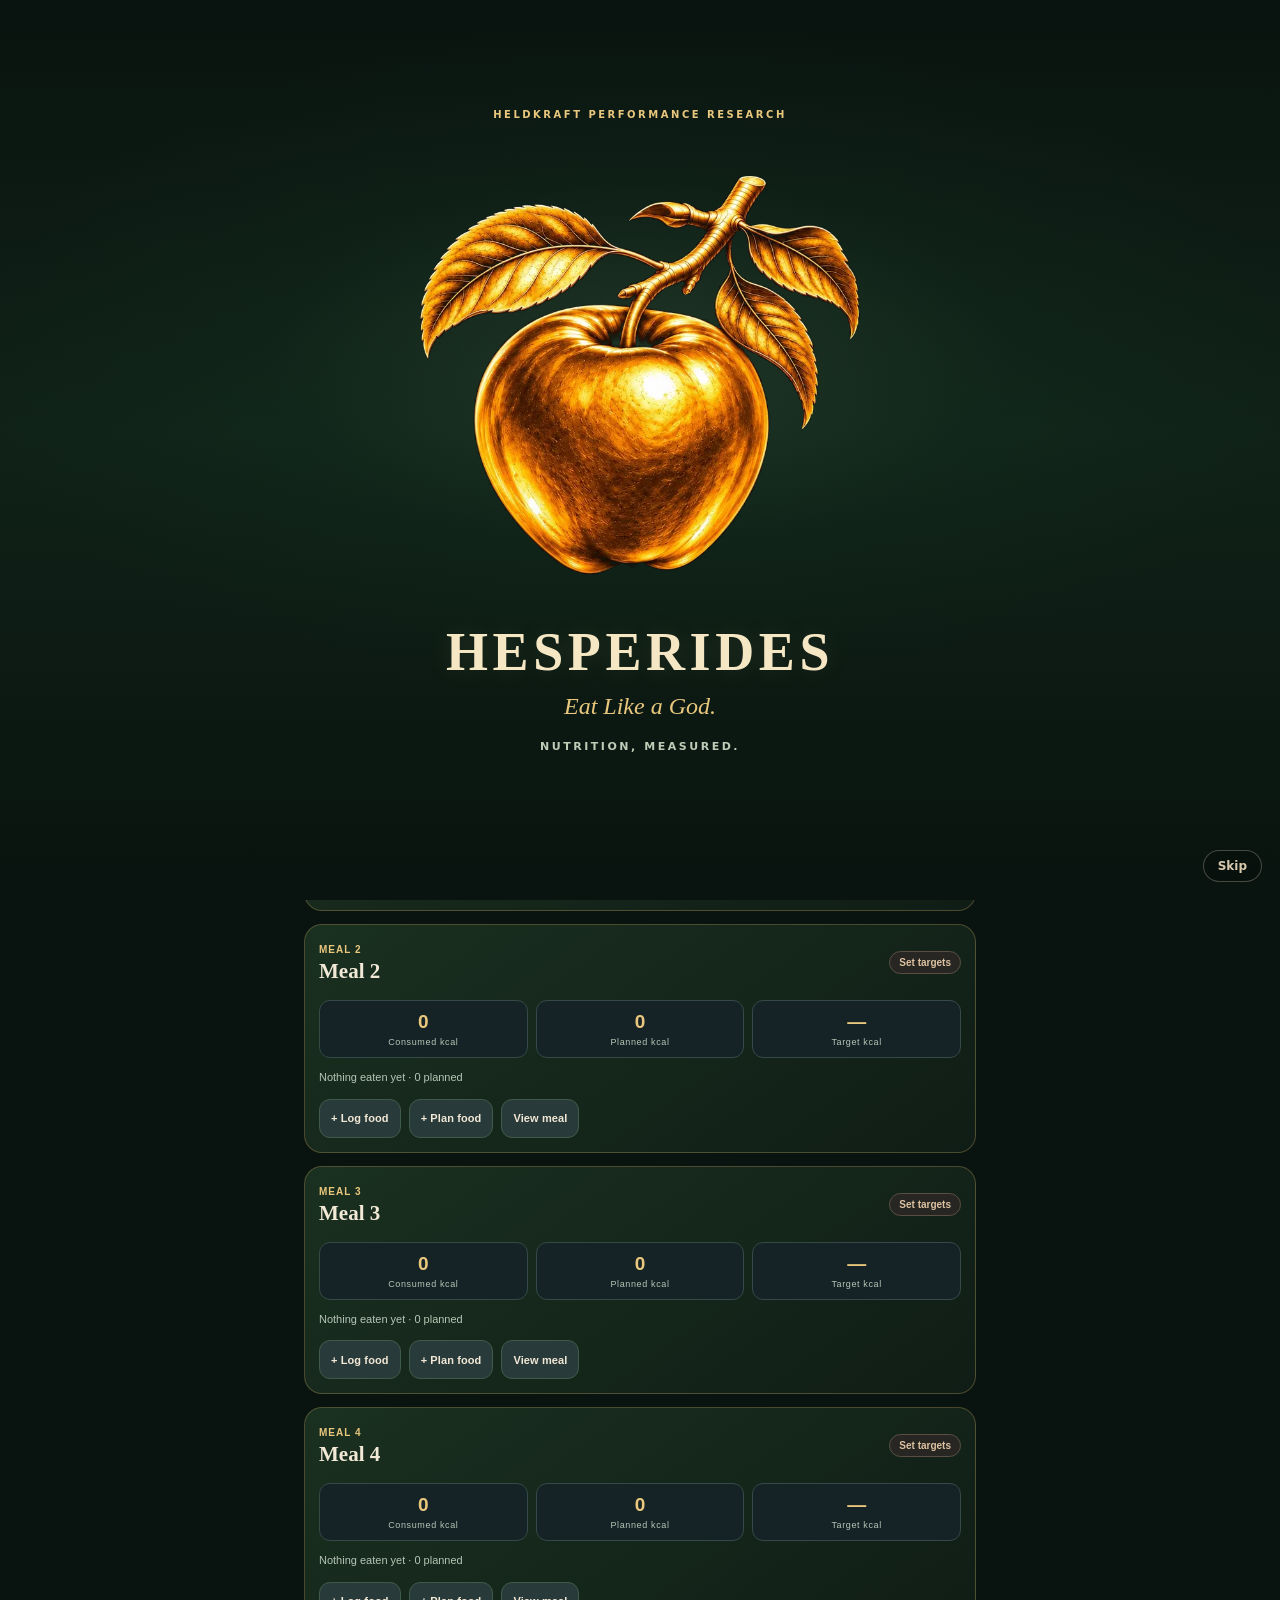
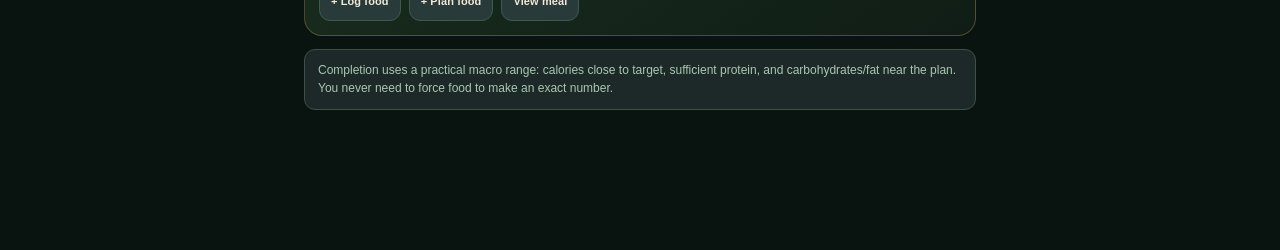
==== commit 3e434247: "Add transparent artwork to both app headers" ====
--- a/hesperides/index.html
+++ b/hesperides/index.html
@@ -11,7 +11,7 @@
   <link rel="manifest" href="./manifest.webmanifest?v=identity3">
   <link rel="icon" type="image/png" sizes="192x192" href="./icons/icon-192.png?v=icons3">
   <link rel="apple-touch-icon" sizes="180x180" href="./icons/apple-touch-icon.png?v=icons3">
-  <link rel="stylesheet" href="./styles.css?v=identity4">
+  <link rel="stylesheet" href="./styles.css?v=header-icons1">
   <title>Hesperides · Eat Like a God.</title>
   <style id="heldkraft-launch-style">
   /* Heldkraft launch sequence — uses the approved local icon artwork, not a replacement image. */
@@ -95,7 +95,7 @@
 
   <header class="app-header">
     <a class="brand" href="./" aria-label="Hesperides home">
-      <img class="hesperides-header-emblem" src="./icons/hesperides-launch-cutout.png?v=alpha1" width="44" height="52" alt="" aria-hidden="true">
+      <img class="header-emblem" src="./icons/hesperides-launch-cutout.png" width="48" height="48" alt="">
       <span><small>HELDKRAFT PERFORMANCE RESEARCH</small><strong>HESPERIDES</strong><em>EAT LIKE A GOD.</em></span>
     </a>
     <button id="menuBtn" class="icon-btn" aria-label="Open app menu">☰</button>
--- a/hesperides/styles.css
+++ b/hesperides/styles.css
@@ -136,14 +136,5 @@
 .track{background:#102016;border-color:#436047}
 .brand em,.calories-display,.meal-summary b,.goal-calories{color:#E9C77D}
 
-
-/* Transparent Hesperides header emblem: approved alpha art without square background. */
-.brand{min-width:0;flex:1}
-.brand span{min-width:0}
-.brand .hesperides-header-emblem{display:block;width:44px;height:52px;flex:0 0 44px;object-fit:contain;background:transparent;border:0;border-radius:0}
-.app-header > #menuBtn{flex:0 0 42px;margin-left:8px}
-@media(max-width:390px){
-  .brand{gap:8px}
-  .brand .hesperides-header-emblem{width:38px;height:46px;flex-basis:38px}
-  .app-header > #menuBtn{margin-left:6px}
-}
+.brand{min-width:0}.brand .header-emblem{display:block;width:48px;height:48px;object-fit:contain;flex:none}
+@media(max-width:375px){.brand{gap:7px}.brand .header-emblem{width:40px;height:40px}}
